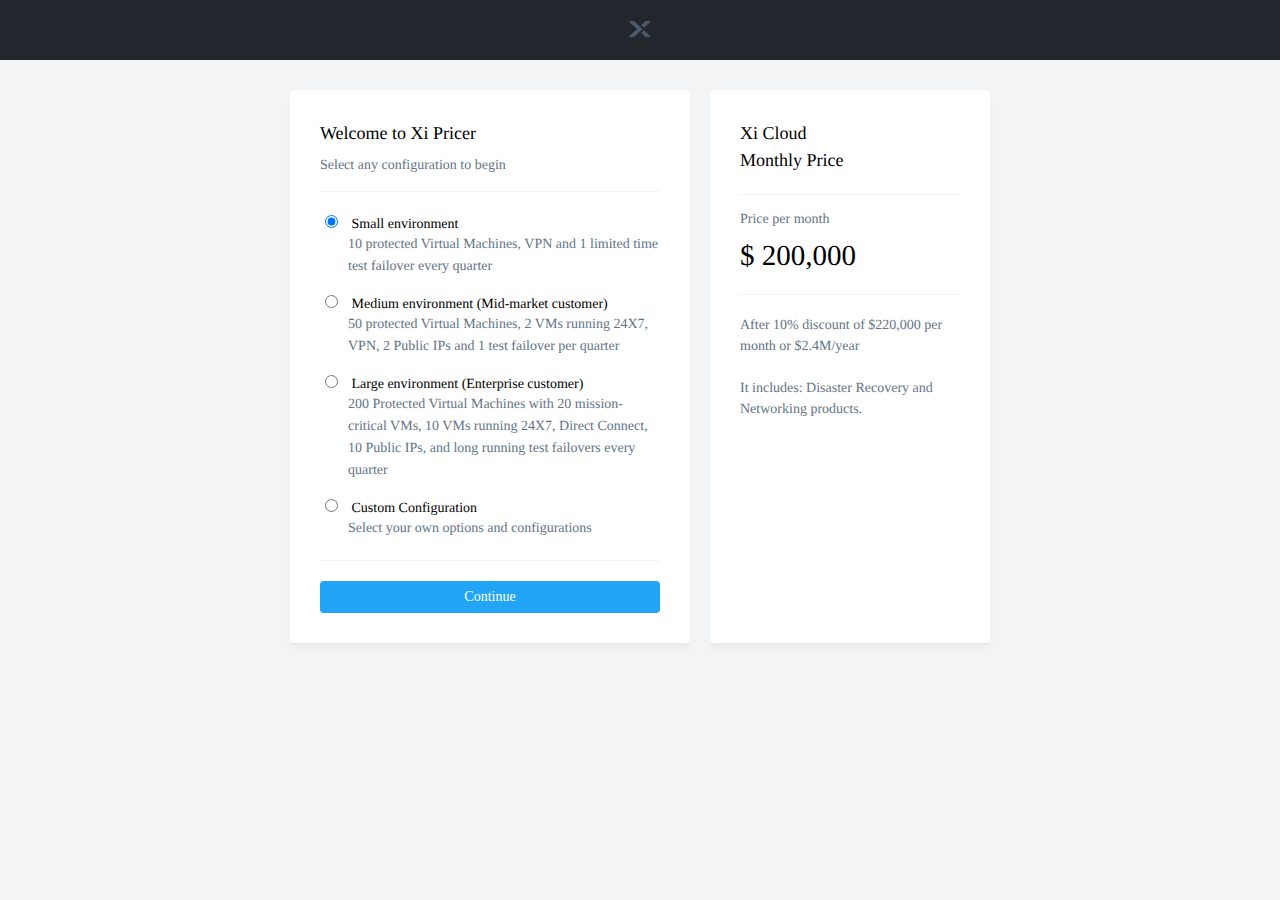
==== index.html @ 65e17115 "Manjul changes" ====
<!DOCTYPE html>
<html lang="en">
<head>
  <meta charset="UTF-8">
  <meta name="viewport" content="width=device-width, initial-scale=1.0">
  <meta http-equiv="X-UA-Compatible" content="ie=edge">
  <link rel="stylesheet" href="https://john00123.github.io/ntnx-tile/font/font.css" type="text/css" charset="utf-8"/>
  <link rel="stylesheet" href="css/style.css">
  <title>Nutanix Xi - Pricer</title>
  <script src="js/data.js" charset="utf-8"></script>
  <script src="js/popup.js" charset="utf-8"></script>
</head>
<body>
<header>
  <div>
    <svg viewBox="0 0 22 16" version="1.1"
      xmlns="http://www.w3.org/2000/svg" xmlns:xlink="http://www.w3.org/1999/xlink" class="logo">
      <path d="M4.99257281,15.9015351 C4.92949886,15.9623628 4.84534021,16 4.75289183,16 L0.354655764,16 C0.158766122,16 0,15.8321534 0,15.625339 C0,15.5221219 0.0396464777,15.4285993 0.103801687,15.3611185 L7.81107695,8.28609005 C7.88838758,8.21746873 7.93740504,8.11463181 7.93740504,7.99962933 C7.93740504,7.89089972 7.89343349,7.79319513 7.82351152,7.72495399 L0.12560725,0.660000166 C0.0486570408,0.591378854 0,0.489112188 0,0.374489884 C0,0.167865599 0.158766122,1.90086739e-05 0.354655764,1.90086739e-05 L4.75289183,1.90086739e-05 C4.84570063,1.90086739e-05 4.93021971,0.0374660962 4.99329365,0.0988641129 L13.2905806,7.71716044 C13.3657287,7.78559166 13.4131242,7.88652772 13.4131242,7.99962933 C13.4131242,8.11292103 13.3655485,8.21461743 13.2900399,8.28342883 L4.99257281,15.9015351 Z M16.7182889,15.8922969 L12.4510664,11.9744191 C12.3733954,11.9052275 12.3243779,11.8025807 12.3243779,11.6873881 C12.3243779,11.590634 12.3593389,11.5024337 12.4164659,11.4359033 L14.6127005,9.41946322 C14.6775766,9.34437896 14.7712864,9.29704736 14.8754485,9.29704736 C14.9734835,9.29704736 15.0619672,9.33886644 15.1263026,9.40615715 L21.574622,15.3275492 C21.6595015,15.3959804 21.7142857,15.5039496 21.7142857,15.6254151 C21.7142857,15.8320394 21.5555196,15.9998859 21.35963,15.9998859 L16.9669804,15.9998859 C16.870207,15.9998859 16.7822639,15.9588272 16.7182889,15.8922969 Z M16.7182889,0.107399008 C16.7822639,0.0410587356 16.870207,0 16.9669804,0 L21.35963,0 C21.5555196,0 21.7142857,0.16784659 21.7142857,0.374470876 C21.7142857,0.495936302 21.6595015,0.603715483 21.574622,0.672146709 L15.1263026,6.59353871 C15.0619672,6.66101951 14.9734835,6.70283859 14.8754485,6.70283859 C14.7712864,6.70283859 14.6775766,6.65569708 14.6127005,6.58042273 L12.4164659,4.5639826 C12.3593389,4.49745224 12.3243779,4.409252 12.3243779,4.31249785 C12.3243779,4.19749537 12.3733954,4.09465844 12.4510664,4.02565696 L16.7182889,0.107399008 Z"></path></svg>
  </div>
</header>



<!-- container information -->
<article>
  <div class='col'></div>

  <!-- sidebar calculation -->
  <aside class='card' id='sidebar'>
    <h2> Xi Cloud </br> Monthly Price </h2>
    <hr>

    <h3 class='alt'>Price per month </h3>
    <h1 id='final-price'> $ 200,000</h1>
    <h3 class='alt ln'> </h3>
    <hr>

    <h3 class='alt ln' id='packages'> After 10% discount of $220,000 per month  or $2.4M/year </br></br>

    It includes: Disaster Recovery and
    Networking products.</h3>

  </aside>
</article>


<!-- <script src="https://code.jquery.com/jquery-3.2.1.min.js"   integrity="sha256-hwg4gsxgFZhOsEEamdOYGBf13FyQuiTwlAQgxVSNgt4="   crossorigin="anonymous"></script> -->
<script src="js/jquery-3.3.1.min.js" charset="utf-8"></script>
<script src="js/confetti.js" charset="utf-8"></script>
<script src="js/script.js" charset="utf-8"></script>
</body>
</html>
---- css/style.css ----
/* ==========================================================================
Table
========================================================================== */
table {
  width: 100%;
  margin: 0;
  padding: 0;
  border-collapse: collapse;
}

th, td {
  height: 40px;
  border-bottom: 1px solid #F2F4F6;
  margin: 0;
  padding: 0;
  text-align: left;
  padding: 15px;
  box-sizing: border-box;
}

tr {
  margin: 0;
  padding: 0;
}

tr:last-child td {
  border-bottom: 1px solid transparent;
}

th {
  font: 400 14px/10px "nutanix_soft", san-serif;
  color: #627386;
  font-size: 12px;
  font-weight: 500;
}

th:not(:last-child) {
  border-right: 1px solid #F2F4F6;
}

td:nth-child(2) {
  width: 500px;
}

td input {
  margin-right: 10px;
}

td span {
  color: #7C8D9F;
}

td:focus {
  border: 1px double #22A5F7;
  outline: none;
}

.table-wrapper {
  position: relative;
  height: auto;
  width: 100%;
  box-sizing: border-box;
  background-color: #FFFFFF;
  border-radius: 4px;
  margin-bottom: 30px;
  transition: shadow 0.6s cubic-bezier(0.165, 0.84, 0.44, 1);
}

.table-wrapper:hover {
  box-shadow: 0 9px 9px 0 rgba(0, 0, 0, 0.02), 0 3px 3px 0 rgba(0, 0, 0, 0.02), 0 1px 1px 0 rgba(0, 0, 0, 0.02);
}

.right {
  text-align: right;
  width: 70px;
}

.table-title {
  width: 100%;
  display: flex;
  align-items: center;
  justify-content: space-between;
  flex-direction: row;
  font-weight: 500;
}

a {
  color: #22A5F7;
  font: 400 14px/10px "nutanix_soft", san-serif;
  text-decoration: none;
  font-weight: 500;
  transition: opacity 0.6s cubic-bezier(0.165, 0.84, 0.44, 1);
}

a:hover {
  cursor: pointer;
  text-decoration: underline;
}

/* ==========================================================================
Popup
========================================================================== */
.overlay {
  height: 100%;
  width: 100%;
  box-sizing: border-box;
  display: flex;
  align-items: center;
  justify-content: center;
  flex-direction: column;
  position: absolute;
  top: 0;
  left: 0;
  right: "";
  background-color: rgba(0, 0, 0, 0.4);
  overflow: hidden;
  z-index: 100;
  position: fixed;
  top: 0;
  left: 0;
}

.popup {
  height: auto;
  width: 400px;
  box-sizing: border-box;
  box-shadow: 0 9px 9px 0 rgba(0, 0, 0, 0.02), 0 3px 3px 0 rgba(0, 0, 0, 0.02), 0 1px 1px 0 rgba(0, 0, 0, 0.02);
}

.popup-header {
  display: flex;
  align-items: center;
  justify-content: center;
  flex-direction: row;
  height: auto;
  width: 100%;
  box-sizing: border-box;
  position: relative;
  background-color: white;
  border-radius: 4px 4px 0 0;
  padding: 20px;
  font-size: 14px;
  font-weight: 500;
  border-bottom: 1px solid #F2F4F6;
  line-height: 10px;
}

.popup-header:hover::before, .popup-header:hover::after {
  background-color: #22272E;
}

.popup-header:hover {
  cursor: pointer;
}

.popup-header::before, .popup-header::after {
  content: '';
  position: absolute;
  top: 18px;
  left: "";
  right: 23px;
  height: 14px;
  width: 2px;
  box-sizing: border-box;
  border-radius: 3px;
  display: block;
  background-color: #7C8D9F;
}

.popup-header::before {
  transform: rotate(45deg);
}

.popup-header::after {
  transform: rotate(-45deg);
}

.popup-body {
  height: auto;
  width: 100%;
  box-sizing: border-box;
  display: flex;
  align-items: center;
  justify-content: flex-start;
  flex-direction: column;
  padding: 30px 20px;
  background-color: white;
  max-height: 500px;
  overflow-y: scroll;
}

.popup-body input:not([type=checkbox]):not([type=radio]):not([type=file]) {
  height: 32px;
  width: 100%;
  box-sizing: border-box;
  border-radius: 4px;
  border: 1px solid #B8BFCA;
  padding: 11px 10px;
  color: #22272E;
  font: 400 14px/10px "nutanix_soft", san-serif;
  position: relative;
}

.popup-body input:not([type=checkbox]):not([type=radio]):not([type=file]):not(:last-child) {
  margin-bottom: 20px;
}

.popup-body input:not([type=checkbox]):not([type=radio]):not([type=file]):focus {
  outline: none;
  border-color: #22A5F7;
}

.popup-body input:not([type=checkbox]):not([type=radio]):not([type=file])::-webkit-input-placeholder {
  padding-top: 4px;
  vertical-align: middle;
  color: #D5DAE0;
}

.popup-body label {
  font: 400 12px/8px "nutanix_soft", san-serif;
  text-align: left;
  width: 100%;
  font-weight: 500;
  color: #627386;
  margin-bottom: 10px;
}

.popup-body h1 {
  font: 500 14px/10px "nutanix_soft", san-serif;
  line-height: 1.6;
  margin-bottom: 10px;
  margin-top: -8px;
  width: 100%;
}

.popup-body h3 {
  font: 500 14px/10px "nutanix_soft", san-serif;
  line-height: 1.5;
  font-weight: 400;
  margin-bottom: 15px;
  margin-top: -8px;
  width: 100%;
}

.popup-body h3 code {
  background-color: #e9f6fe;
  color: #1f88de;
  border-radius: 3px;
  padding: 0 5px;
}

.popup-body p {
  line-height: 1.5;
  margin-bottom: -6px;
  color: #627386;
}

.popup-body .separator {
  height: 1px;
  width: 100%;
  box-sizing: border-box;
  background-color: #F2F4F6;
  margin: 30px 0;
  flex-shrink: 0;
}

.popup-body .file-button {
  height: 32px;
  width: auto;
  box-sizing: border-box;
  border: 1px solid #D5DAE0;
  border-radius: 4px;
  padding: 11px 15px;
  color: #22272E;
  font: 400 14px/10px "nutanix_soft", san-serif;
  text-decoration: none;
  background-color: #FFFFFF;
  margin: 0;
  outline: none;
  border-radius: 0 4px 4px 0;
  flex-shrink: 0;
}

.popup-body .file-button:hover {
  color: #22A5F7;
  cursor: pointer;
}

.popup-body .file-button:active {
  color: #91d2fb;
}

.popup-body .file-button span {
  height: 10px;
  display: block;
  font-weight: 500;
  line-height: 9pt;
}

.popup-body .primary {
  height: 32px;
  width: 100%;
  box-sizing: border-box;
  margin: 0;
  border-radius: 4px;
  padding: 11px 15px;
  color: #FFFFFF;
  font: 400 14px/10px "nutanix_soft", san-serif;
  font-weight: 500;
  border: none;
  text-decoration: none;
  background-color: #22A5F7;
  outline: none;
  margin-top: 20px;
  flex-shrink: 0;
}

.popup-body .primary:hover {
  color: #FFFFFF;
  cursor: pointer;
  background-color: #1f88de;
}

.popup-body .primary:active {
  color: #FFFFFF;
  background-color: #1b6dc6;
}

.popup-body .primary span {
  height: 10px;
  display: block;
  font-weight: 500;
  line-height: 9pt;
}

.popup-body .secondary {
  height: 32px;
  width: 100%;
  box-sizing: border-box;
  border: 1px solid #D5DAE0;
  border-radius: 4px;
  padding: 11px 15px;
  color: #22272E;
  font: 400 14px/10px "nutanix_soft", san-serif;
  text-decoration: none;
  background-color: #FFFFFF;
  margin: 0;
  outline: none;
  margin-top: 20px;
  flex-shrink: 0;
}

.popup-body .secondary:hover {
  color: #22A5F7;
  cursor: pointer;
}

.popup-body .secondary:active {
  color: #91d2fb;
}

.popup-body .secondary span {
  height: 10px;
  display: block;
  font-weight: 500;
  line-height: 9pt;
}

.popup-body input.confirm-deletion {
  margin-top: 20px;
  margin-bottom: 0;
}

.popup-body .delete {
  margin: 0;
  border-radius: 4px;
  padding: 11px 15px;
  color: #FFFFFF;
  font: 400 14px/10px "nutanix_soft", san-serif;
  font-weight: 500;
  border: none;
  text-decoration: none;
  background-color: #22A5F7;
  outline: none;
  border-radius: 4px;
  border: none;
  margin-top: 20px;
  background-color: #F55656;
}

.popup-body .delete:hover {
  color: #FFFFFF;
  cursor: pointer;
  background-color: #1f88de;
}

.popup-body .delete:active {
  color: #FFFFFF;
  background-color: #1b6dc6;
}

.popup-body .delete span {
  height: 10px;
  display: block;
  font-weight: 500;
  line-height: 9pt;
}

.popup-body .delete:hover {
  background-color: #dd4d57;
}

.popup-body code {
  background-color: #e9f6fe;
  color: #1f88de;
  border-radius: 3px;
  padding: 2px 5px;
  font-size: 12px;
  text-align: left;
  margin: 0 auto 10px 0;
}

.popup-body .money {
  font: 200 29px/20px "nutanix_soft", san-serif;
  font-weight: 200;
  color: #22272E;
  margin-top: 10px;
  margin-bottom: 40px;
  background: none;
  width: 100%;
  text-align: center;
  justify-content: center;
}

.popup-body .money::before {
  content: '$';
}

.popup-body .money::after {
  content: '.00';
}

.popup-body .term {
  border: 1px solid #D5DAE0;
  border-radius: 4px;
  padding: 11px 15px;
  color: #22272E;
  font: 400 14px/10px "nutanix_soft", san-serif;
  text-decoration: none;
  background-color: #FFFFFF;
  margin: 0;
  outline: none;
  margin-top: 10px;
  margin-bottom: 20px;
  padding: 0;
  height: 32px;
  border-radius: 0 4px 4px 0;
  border-left: none;
  line-height: 30px;
  padding-left: 10px;
  width: 30%;
}

.popup-body .term:hover {
  color: #22A5F7;
  cursor: pointer;
}

.popup-body .term:active {
  color: #91d2fb;
}

.popup-body .term span {
  height: 10px;
  display: block;
  font-weight: 500;
  line-height: 9pt;
}

.popup-body input[type="number"], .popup-body .term {
  margin-bottom: 10px !important;
}

.col3 {
  display: flex;
  align-items: flex-start;
  justify-content: space-between;
  flex-direction: row;
}

.column input, #dropdown {
  margin-top: 10px;
}

.text {
  text-align: left;
  width: 100%;
}

.text p {
  margin: 0;
  margin-bottom: 20px;
}

.text h3 {
  margin: 0;
}

.column:not(:first-child) {
  padding-left: 20px;
}

.banner {
  height: 40px;
  width: 100%;
  box-sizing: border-box;
  display: flex;
  align-items: center;
  justify-content: "";
  flex-direction: "";
  padding: 8px 20px;
  line-height: 10px;
  color: #31bb67;
  font-weight: 400;
  z-index: 1;
  background-color: #ebfaf0;
}

.error-ban {
  color: #dd4d57;
  background-color: #feeeee;
}

.popup-footer {
  display: flex;
  align-items: center;
  justify-content: flex-end;
  flex-direction: row;
  height: 72px;
  width: 100%;
  box-sizing: border-box;
  border-radius: 0   0 4px 4px;
  border-top: 1px solid #F2F4F6;
  background-color: white;
  padding: 20px;
}

.popup-footer .primary {
  margin: 0;
  border-radius: 4px;
  padding: 11px 15px;
  color: #FFFFFF;
  font: 400 14px/10px "nutanix_soft", san-serif;
  font-weight: 500;
  border: none;
  text-decoration: none;
  background-color: #22A5F7;
  outline: none;
  border: 1px solid transparent;
  height: 32px;
  flex-shrink: 0;
}

.popup-footer .primary:hover {
  color: #FFFFFF;
  cursor: pointer;
  background-color: #1f88de;
}

.popup-footer .primary:active {
  color: #FFFFFF;
  background-color: #1b6dc6;
}

.popup-footer .primary span {
  height: 10px;
  display: block;
  font-weight: 500;
  line-height: 9pt;
}

.popup-footer .secondary {
  border: 1px solid #D5DAE0;
  border-radius: 4px;
  padding: 11px 15px;
  color: #22272E;
  font: 400 14px/10px "nutanix_soft", san-serif;
  text-decoration: none;
  background-color: #FFFFFF;
  margin: 0;
  outline: none;
  height: 32px;
  box-sizing: border-box;
  margin-right: 10px;
  flex-shrink: 0;
}

.popup-footer .secondary:hover {
  color: #22A5F7;
  cursor: pointer;
}

.popup-footer .secondary:active {
  color: #91d2fb;
}

.popup-footer .secondary span {
  height: 10px;
  display: block;
  font-weight: 500;
  line-height: 9pt;
}

#redeem-input {
  transition: all 0.6s cubic-bezier(0.165, 0.84, 0.44, 1);
}

input[type="file"] {
  display: none;
}

.upload-file {
  width: 100%;
  position: relative;
  flex-shrink: 0;
  display: flex;
  align-items: center;
  justify-content: space-between;
  flex-direction: row;
}

.upload-file .file-button {
  border: 1px solid #D5DAE0;
  border-radius: 4px;
  padding: 11px 15px;
  color: #22272E;
  font: 400 14px/10px "nutanix_soft", san-serif;
  text-decoration: none;
  background-color: #FFFFFF;
  margin: 0;
  outline: none;
  height: 32px;
  width: auto;
  box-sizing: border-box;
  border-radius: 0 4px 4px 0;
  border-left: none;
  border-color: #B8BFCA;
}

.upload-file .file-button:hover {
  color: #22A5F7;
  cursor: pointer;
}

.upload-file .file-button:active {
  color: #91d2fb;
}

.upload-file .file-button span {
  height: 10px;
  display: block;
  font-weight: 500;
  line-height: 9pt;
}

.upload-file .discount {
  position: absolute;
  right: 0px;
  top: -16px;
}

.upload-file input#path2.path {
  margin: 0;
  display: flex;
  flex-grow: 1;
  border-radius: 4px 0 0 4px;
}

select {
  width: 140px;
  border: 1px solid #D5DAE0;
  border-radius: 4px;
  padding: 11px 15px;
  color: #22272E;
  font: 400 14px/10px "nutanix_soft", san-serif;
  text-decoration: none;
  background-color: #FFFFFF;
  margin: 0;
  outline: none;
  display: flex;
  flex-grow: 1;
  height: 32px;
  line-height: 9pt;
  padding: 8px 15px;
  -webkit-appearance: none;
  text-align: left;
  position: relative;
  background: url('data:image/svg+xml;utf8,<svg viewBox="0 0 16 8" xmlns="http://www.w3.org/2000/svg" xmlns:xlink="http://www.w3.org/1999/xlink"><path d="M5.35618788,2.22742546 C5.7117555,2.65410659 5.55628335,3 5.00019251,3 L1.99980749,3 C1.44762906,3 1.28678179,2.65586185 1.64381212,2.22742546 L3.18337327,0.379952073 C3.35824139,0.170110337 3.64889956,0.178679466 3.81662673,0.379952073 L5.35618788,2.22742546 Z M1.64381212,5.77257454 C1.2882445,5.34589341 1.44371665,5 1.99980749,5 L5.00019251,5 C5.55237094,5 5.71321821,5.34413815 5.35618788,5.77257454 L3.81662673,7.62004793 C3.64175861,7.82988966 3.35110044,7.82132053 3.18337327,7.62004793 L1.64381212,5.77257454 Z" fill="#637286"></path></svg>') no-repeat right center #fff;
  background-size: 16px 8px;
}

select:hover {
  color: #22A5F7;
  cursor: pointer;
}

select:active {
  color: #91d2fb;
}

select span {
  height: 10px;
  display: block;
  font-weight: 500;
  line-height: 9pt;
}

.tax-block {
  height: 14px;
  width: 100%;
  box-sizing: border-box;
  display: flex;
  align-items: center;
  justify-content: center;
  flex-direction: row;
}

.tax-block input {
  maring: 0;
}

.tax-block p {
  flex-grow: 1;
  height: 10px;
  margin-left: 10px;
  margin-bottom: 0;
  line-height: 9pt;
}

.show {
  animation: shows 600ms cubic-bezier(0.165, 0.84, 0.44, 1) 100ms forwards;
}

.peek {
  animation: hides 600ms cubic-bezier(0.165, 0.84, 0.44, 1) forwards;
}

.appear {
  animation: appear 600ms cubic-bezier(0.165, 0.84, 0.44, 1) 100ms forwards;
}

.disappear {
  animation: disappear 600ms cubic-bezier(0.165, 0.84, 0.44, 1) forwards;
}

.term {
  -webkit-appearance: none;
}

.second {
  animation: layer 600ms cubic-bezier(0.165, 0.84, 0.44, 1) 100ms forwards;
}

.second::after {
  content: '';
  width: 100%;
  height: 100%;
  display: block;
  position: absolute;
  top: 0;
  left: 0;
  background-color: rgba(0, 0, 0, 0.3);
  border-radius: 4px;
}

body, html {
  display: flex;
  align-items: center;
  justify-content: flex-start;
  flex-direction: column;
  font: 400 14px/10px "nutanix_soft", san-serif;
  text-rendering: optimizeSpeed;
  text-rendering: optimizeLegibility;
  text-rendering: geometricPrecision;
  -webkit-font-smoothing: antialiased;
  background-color: #F2F4F6;
  padding: 0;
  margin: 0;
  height: 100%;
  width: 100%;
}

hr {
  background-color: #F2F4F6;
  border: none;
  height: 1px;
  margin: 20px 0;
}

.sct-sep {
  width: calc(100% + 60px);
  margin-left: -30px;
  background-color: #F2F4F6;
}

p {
  font: 400 14px/22px "nutanix_soft", san-serif;
}

h1 {
  font: 200 29px/20px "nutanix_soft", san-serif;
  line-height: 1.2;
}

h2 {
  font: 400 18px/12px "nutanix_soft", san-serif;
  line-height: 1.5;
  margin: 0;
}

h3 {
  font: 500 14px/10px "nutanix_soft", san-serif;
}

h4 {
  font: 400 12px/8px "nutanix_soft", san-serif;
}

input[type='radio'] {
  margin-right: 10px;
}

span {
  padding-left: 15px;
}

.primary {
  margin: 0;
  border-radius: 4px;
  padding: 11px 15px;
  color: #FFFFFF;
  font: 400 14px/10px "nutanix_soft", san-serif;
  font-weight: 500;
  border: none;
  text-decoration: none;
  background-color: #22A5F7;
  outline: none;
}

.primary:hover {
  color: #FFFFFF;
  cursor: pointer;
  background-color: #1f88de;
}

.primary:active {
  color: #FFFFFF;
  background-color: #1b6dc6;
}

.primary span {
  height: 10px;
  display: block;
  font-weight: 500;
  line-height: 9pt;
}

.secondary {
  border: 1px solid #D5DAE0;
  border-radius: 4px;
  padding: 11px 15px;
  color: #22272E;
  font: 400 14px/10px "nutanix_soft", san-serif;
  text-decoration: none;
  background-color: #FFFFFF;
  margin: 0;
  outline: none;
}

.secondary:hover {
  color: #22A5F7;
  cursor: pointer;
}

.secondary:active {
  color: #91d2fb;
}

.secondary span {
  height: 10px;
  display: block;
  font-weight: 500;
  line-height: 9pt;
}

.col {
  display: flex;
  align-items: flex-start;
  justify-content: flex-start;
  flex-direction: column;
}

header {
  height: 60px;
  width: 100%;
  box-sizing: border-box;
  display: flex;
  align-items: center;
  justify-content: center;
  flex-direction: row;
  background-color: #22272E;
}

header svg {
  height: 16px;
  width: 22px;
  box-sizing: border-box;
  fill: #4D5969;
}

article {
  height: auto;
  width: 100%;
  box-sizing: border-box;
  display: flex;
  align-items: flex-start;
  justify-content: center;
  flex-direction: row;
  padding: 30px;
}

.card {
  background-color: white;
  box-shadow: 0 9px 9px 0 rgba(0, 0, 0, 0.02), 0 3px 3px 0 rgba(0, 0, 0, 0.02), 0 1px 1px 0 rgba(0, 0, 0, 0.02);
  border-radius: 4px;
  padding: 30px;
}

.alt {
  color: #627386;
  font-weight: 400;
}

.ln {
  line-height: 1.5;
}

.fw {
  width: 100%;
}

.spc {
  display: flex;
  align-items: flex-start;
  justify-content: space-between;
  flex-direction: row;
}

.section-title h3 {
  margin: 0;
}

.section-body {
  margin-top: 10px;
  margin-left: 10px;
  border-left: 2px solid #F2F4F6;
}

.alignment {
  margin-left: 28px;
  margin-top: -10px;
}

.instance:hover {
  position: relative;
  background-color: rbga(0, 0, 0, 0.02);
  cursor: pointer;
  border-color: #D5DAE0;
}

.instance:hover::after {
  content: '-';
  background-color: #F55656;
  height: 14px;
  width: 14px;
  display: flex;
  align-items: baseline;
  justify-content: center;
  flex-direction: " ";
  font-size: 25px;
  border-radius: 4pc;
  position: absolute;
  right: 0;
  top: 10px;
  font-weight: 500;
  color: white;
}

#sidebar {
  height: auto;
  width: 280px;
  box-sizing: border-box;
  align-self: stretch;
}

#final-price {
  margin: 0;
}

#selection {
  height: 100%;
  width: 400px;
  box-sizing: border-box;
  margin-right: 20px;
}
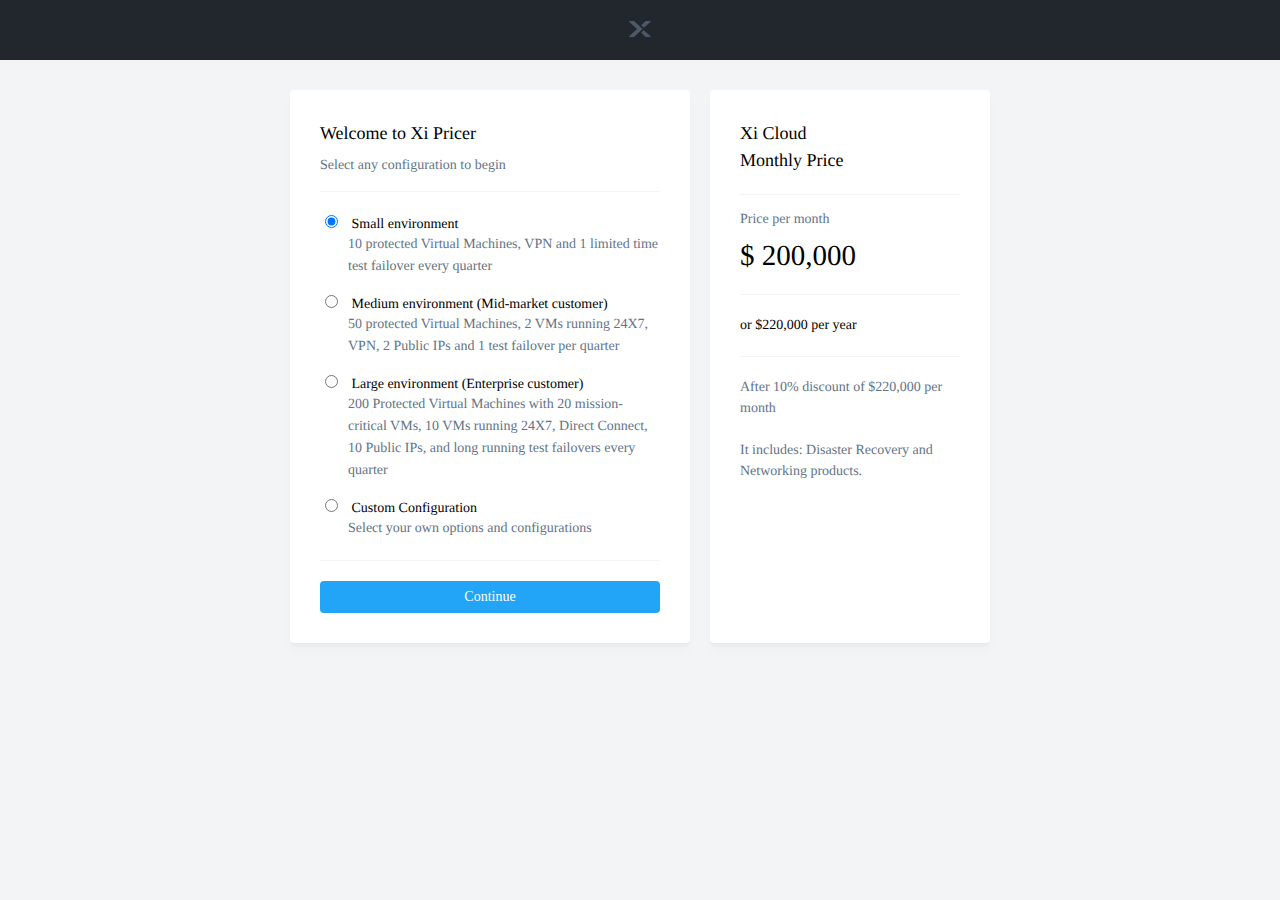
==== commit 25108c2e: "Added year calc" ====
--- a/index.html
+++ b/index.html
@@ -32,10 +32,11 @@
 
     <h3 class='alt'>Price per month </h3>
     <h1 id='final-price'> $ 200,000</h1>
-    <h3 class='alt ln'> </h3>
+    <hr>
+    <h3 class='ln' style="margin-top:0px; font-weight:400;">or $220,000 per year </h3>
     <hr>
 
-    <h3 class='alt ln' id='packages'> After 10% discount of $220,000 per month  or $2.4M/year </br></br>
+    <h3 class='alt ln' id='packages'> After 10% discount of $220,000 per month </br></br>
 
     It includes: Disaster Recovery and
     Networking products.</h3>
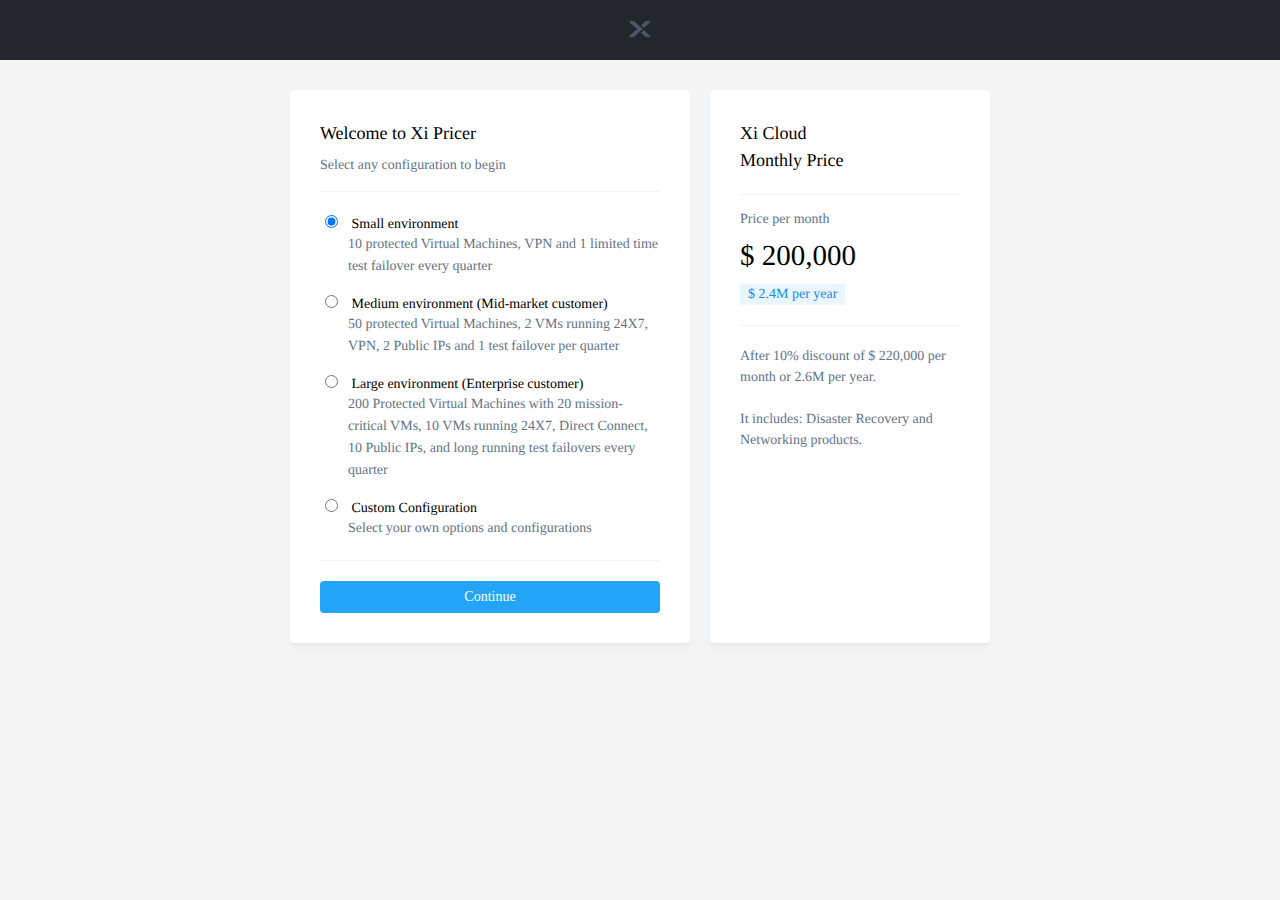
==== commit 8adbaeac: "added blue to discount" ====
--- a/index.html
+++ b/index.html
@@ -31,12 +31,11 @@
     <hr>
 
     <h3 class='alt'>Price per month </h3>
-    <h1 id='final-price'> $ 200,000</h1>
-    <hr>
-    <h3 class='ln' style="margin-top:0px; font-weight:400;">or $220,000 per year </h3>
+    <h1 id='final-price' style="margin-bottom:10px"> $ 200,000</h1>
+    <kbd class='ln' style='font-weight:400'>$ 2.4M per year </kbd>
     <hr>
 
-    <h3 class='alt ln' id='packages'> After 10% discount of $220,000 per month </br></br>
+    <h3 class='alt ln' id='packages'> After 10% discount of $ 220,000 per month or 2.6M per year. </br></br>
 
     It includes: Disaster Recovery and
     Networking products.</h3>
--- a/css/style.css
+++ b/css/style.css
@@ -918,6 +918,15 @@
   fill: #4D5969;
 }
 
+kbd {
+  background-color: #e9f6fe;
+  padding: 3px 8px;
+  color: #1f88de;
+  border-radius: 2px;
+  font: 400 14px/22px "nutanix_soft", san-serif;
+  flex-grow: 1;
+}
+
 article {
   height: auto;
   width: 100%;
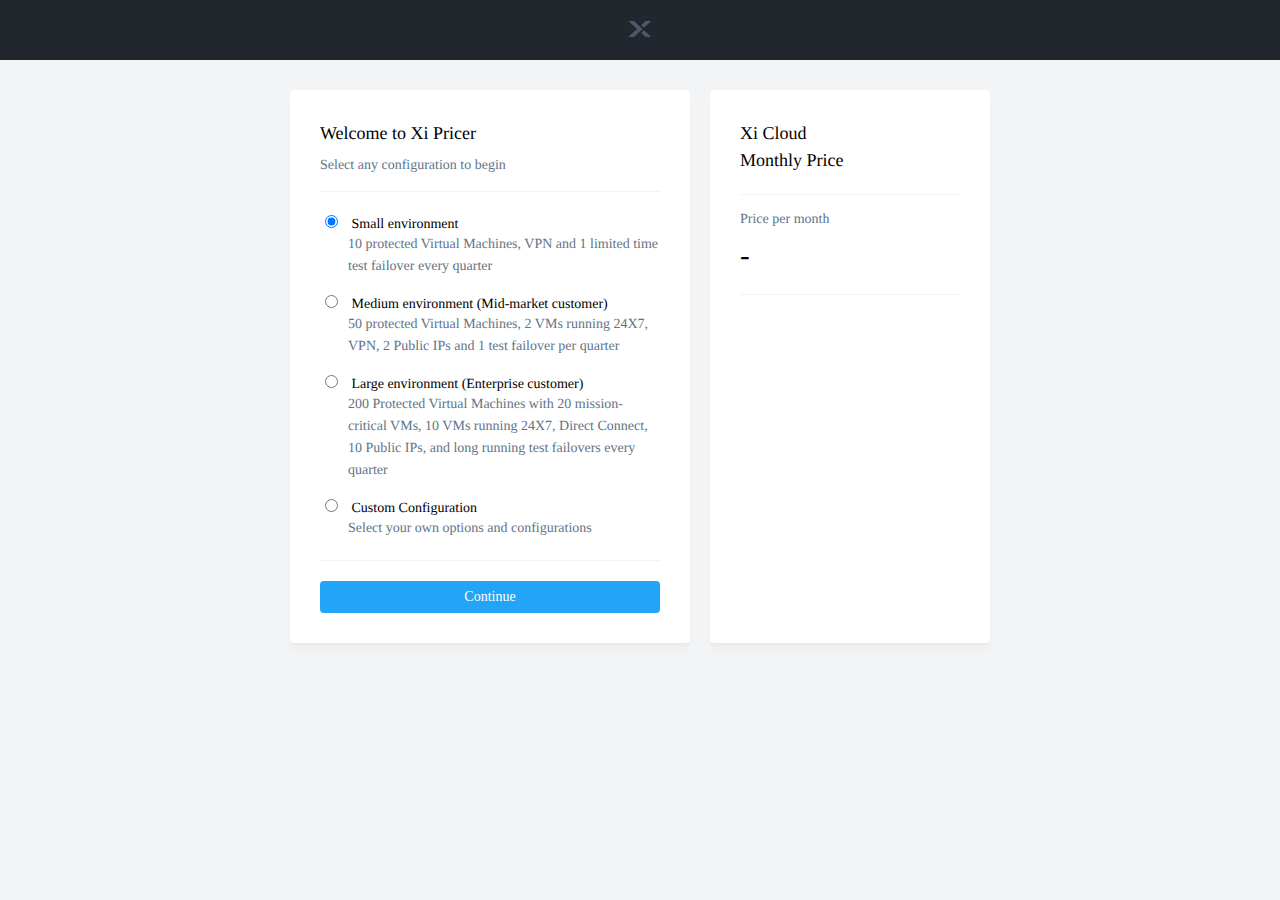
==== commit 82900370: "added behavior changes" ====
--- a/index.html
+++ b/index.html
@@ -31,11 +31,11 @@
     <hr>
 
     <h3 class='alt'>Price per month </h3>
-    <h1 id='final-price' style="margin-bottom:10px"> $ 200,000</h1>
-    <kbd class='ln' style='font-weight:400'>$ 2.4M per year </kbd>
+    <h1 id='final-price' style="margin-bottom:10px"> -</h1>
+    <kbd class=' year-price ln' style='font-weight:400'>$ 2.4M per year </kbd>
     <hr>
 
-    <h3 class='alt ln' id='packages'> After 10% discount of $ 220,000 per month or 2.6M per year. </br></br>
+    <h3 class='year-price alt ln' id='packages'> After 10% discount of $ 220,000 per month or 2.6M per year. </br></br>
 
     It includes: Disaster Recovery and
     Networking products.</h3>
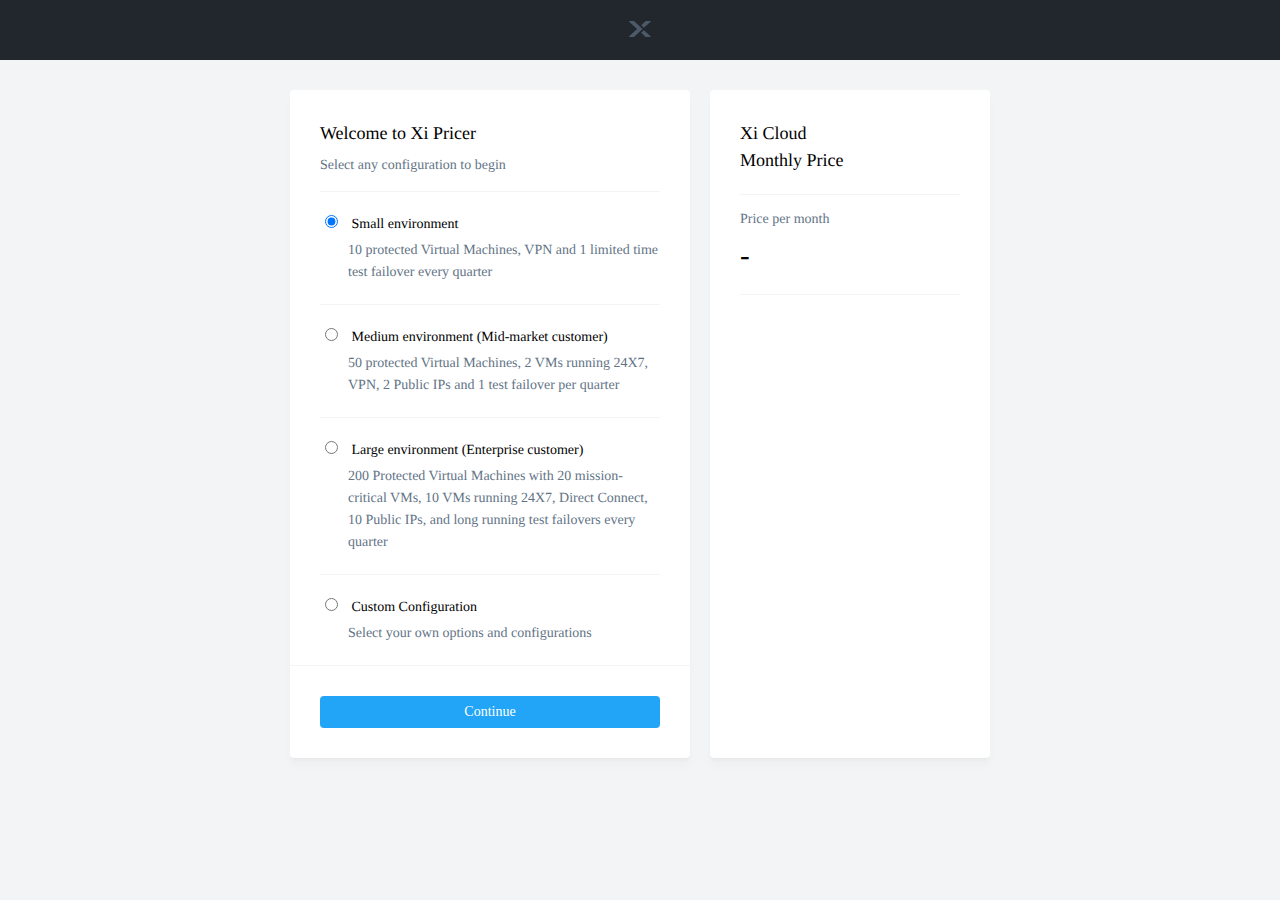
==== commit ed2551c0: "Proporsion changes" ====
--- a/index.html
+++ b/index.html
@@ -27,7 +27,7 @@
 
   <!-- sidebar calculation -->
   <aside class='card' id='sidebar'>
-    <h2> Xi Cloud </br> Monthly Price </h2>
+    <h2 id='plan-name'> Xi Cloud </br> Monthly Price </h2>
     <hr>
 
     <h3 class='alt'>Price per month </h3>
@@ -35,7 +35,7 @@
     <kbd class=' year-price ln' style='font-weight:400'>$ 2.4M per year </kbd>
     <hr>
 
-    <h3 class='year-price alt ln' id='packages'> After 10% discount of $ 220,000 per month or 2.6M per year. </br></br>
+    <h3 class='alt ln year-price' id='packages'> After 10% discount of $ 220,000 per month or 2.6M per year. </br></br>
 
     It includes: Disaster Recovery and
     Networking products.</h3>
--- a/css/style.css
+++ b/css/style.css
@@ -918,6 +918,14 @@
   fill: #4D5969;
 }
 
+form > * {
+  margin-bottom: 20px;
+}
+
+form p {
+  margin-bottom: 0px;
+}
+
 kbd {
   background-color: #e9f6fe;
   padding: 3px 8px;
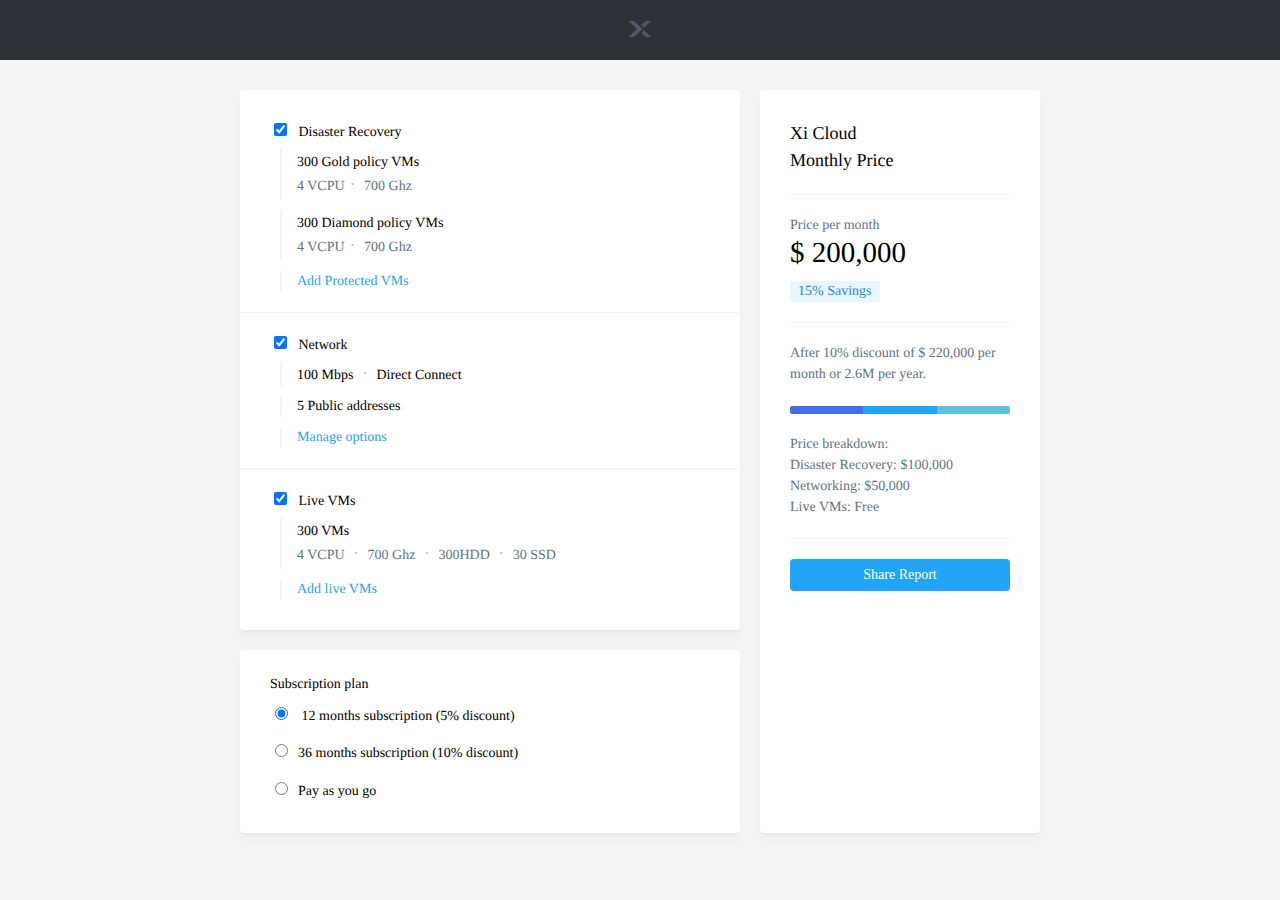
==== commit 7117ba2f: "added changes" ====
--- a/index.html
+++ b/index.html
@@ -30,15 +30,24 @@
     <h2 id='plan-name'> Xi Cloud </br> Monthly Price </h2>
     <hr>
 
-    <h3 class='alt'>Price per month </h3>
+    <h3 class='alt ln'>Price per month</h3>
     <h1 id='final-price' style="margin-bottom:10px"> -</h1>
-    <kbd class=' year-price ln' style='font-weight:400'>$ 2.4M per year </kbd>
+    <kbd class=' year-price ln' style='font-weight:400'>15% Savings </kbd>
     <hr>
 
+
     <h3 class='alt ln year-price' id='packages'> After 10% discount of $ 220,000 per month or 2.6M per year. </br></br>
+    <div class='spc'>
+      <div class='block red'></div>
+      <div class='block blue'></div>
+      <div class='block black'></div>
+    </div>
+    Price breakdown:</br>
+    Disaster Recovery: $100,000</br>
+    Networking: $50,000</br>
+    Live VMs: Free
 
-    It includes: Disaster Recovery and
-    Networking products.</h3>
+  </h3>
 
   </aside>
 </article>
--- a/css/style.css
+++ b/css/style.css
@@ -790,6 +790,10 @@
   width: 100%;
 }
 
+html {
+  height: inherit;
+}
+
 hr {
   background-color: #F2F4F6;
   border: none;
@@ -797,12 +801,6 @@
   margin: 20px 0;
 }
 
-.sct-sep {
-  width: calc(100% + 60px);
-  margin-left: -30px;
-  background-color: #F2F4F6;
-}
-
 p {
   font: 400 14px/22px "nutanix_soft", san-serif;
 }
@@ -818,86 +816,30 @@
   margin: 0;
 }
 
-h3 {
+h3, .h3 {
   font: 500 14px/10px "nutanix_soft", san-serif;
+  margin-bottom: 0;
 }
 
 h4 {
   font: 400 12px/8px "nutanix_soft", san-serif;
 }
 
+span {
+  padding-left: 15px;
+}
+
 input[type='radio'] {
   margin-right: 10px;
 }
 
-span {
-  padding-left: 15px;
-}
-
-.primary {
-  margin: 0;
-  border-radius: 4px;
-  padding: 11px 15px;
-  color: #FFFFFF;
-  font: 400 14px/10px "nutanix_soft", san-serif;
-  font-weight: 500;
-  border: none;
-  text-decoration: none;
-  background-color: #22A5F7;
-  outline: none;
-}
-
-.primary:hover {
-  color: #FFFFFF;
-  cursor: pointer;
-  background-color: #1f88de;
-}
-
-.primary:active {
-  color: #FFFFFF;
-  background-color: #1b6dc6;
-}
-
-.primary span {
-  height: 10px;
-  display: block;
-  font-weight: 500;
-  line-height: 9pt;
-}
-
-.secondary {
-  border: 1px solid #D5DAE0;
-  border-radius: 4px;
-  padding: 11px 15px;
-  color: #22272E;
-  font: 400 14px/10px "nutanix_soft", san-serif;
-  text-decoration: none;
-  background-color: #FFFFFF;
-  margin: 0;
-  outline: none;
-}
-
-.secondary:hover {
-  color: #22A5F7;
-  cursor: pointer;
-}
-
-.secondary:active {
-  color: #91d2fb;
-}
-
-.secondary span {
-  height: 10px;
-  display: block;
-  font-weight: 500;
-  line-height: 9pt;
-}
-
-.col {
-  display: flex;
-  align-items: flex-start;
-  justify-content: flex-start;
-  flex-direction: column;
+.alt {
+  color: #627386;
+  font-weight: 400;
+}
+
+.ln {
+  line-height: 1.5;
 }
 
 header {
@@ -908,7 +850,9 @@
   align-items: center;
   justify-content: center;
   flex-direction: row;
-  background-color: #22272E;
+  position: fixed;
+  background-color: rgba(34, 39, 46, 0.95);
+  -webkit-backdrop-filter: saturate(190%) blur(5px);
 }
 
 header svg {
@@ -918,12 +862,35 @@
   fill: #4D5969;
 }
 
+article {
+  height: 100%;
+  width: 100%;
+  box-sizing: border-box;
+  display: flex;
+  align-items: flex-start;
+  justify-content: center;
+  flex-direction: row;
+  padding: 30px;
+  margin-top: 60px;
+}
+
+.fw {
+  width: 100%;
+}
+
+.spc {
+  display: flex;
+  align-items: flex-start;
+  justify-content: space-between;
+  flex-direction: row;
+}
+
 form > * {
   margin-bottom: 20px;
 }
 
 form p {
-  margin-bottom: 0px;
+  padding-bottom: 5px;
 }
 
 kbd {
@@ -935,15 +902,83 @@
   flex-grow: 1;
 }
 
-article {
-  height: auto;
-  width: 100%;
-  box-sizing: border-box;
+.primary {
+  margin: 0;
+  border-radius: 4px;
+  padding: 11px 15px;
+  color: #FFFFFF;
+  font: 400 14px/10px "nutanix_soft", san-serif;
+  font-weight: 500;
+  border: none;
+  text-decoration: none;
+  background-color: #22A5F7;
+  outline: none;
+}
+
+.primary:hover {
+  color: #FFFFFF;
+  cursor: pointer;
+  background-color: #1f88de;
+}
+
+.primary:active {
+  color: #FFFFFF;
+  background-color: #1b6dc6;
+}
+
+.primary span {
+  height: 10px;
+  display: block;
+  font-weight: 500;
+  line-height: 9pt;
+}
+
+.secondary {
+  border: 1px solid #D5DAE0;
+  border-radius: 4px;
+  padding: 11px 15px;
+  color: #22272E;
+  font: 400 14px/10px "nutanix_soft", san-serif;
+  text-decoration: none;
+  background-color: #FFFFFF;
+  margin: 0;
+  outline: none;
+}
+
+.secondary:hover {
+  color: #22A5F7;
+  cursor: pointer;
+}
+
+.secondary:active {
+  color: #91d2fb;
+}
+
+.secondary span {
+  height: 10px;
+  display: block;
+  font-weight: 500;
+  line-height: 9pt;
+}
+
+.col {
   display: flex;
   align-items: flex-start;
-  justify-content: center;
-  flex-direction: row;
-  padding: 30px;
+  justify-content: flex-start;
+  flex-direction: column;
+}
+
+.sct-sep {
+  width: calc(100% + 60px);
+  margin-left: -30px;
+  background-color: #F2F4F6;
+}
+
+.ln kbd {
+  color: #B8BFCA;
+  font-size: 18px;
+  padding: 5px;
+  background-color: transparent;
 }
 
 .card {
@@ -953,24 +988,25 @@
   padding: 30px;
 }
 
-.alt {
-  color: #627386;
-  font-weight: 400;
-}
-
-.ln {
-  line-height: 1.5;
-}
-
-.fw {
-  width: 100%;
-}
-
-.spc {
-  display: flex;
-  align-items: flex-start;
-  justify-content: space-between;
-  flex-direction: row;
+.block {
+  height: 8px;
+  width: 80px;
+  box-sizing: border-box;
+  margin-bottom: 20px;
+}
+
+.blue {
+  background-color: #22A4F7;
+}
+
+.red {
+  background-color: #456EE6;
+  border-radius: 2px 0 0 2px;
+}
+
+.black {
+  background-color: #61C1DD;
+  border-radius: 0 2px 2px 0;
 }
 
 .section-title h3 {
@@ -985,12 +1021,17 @@
 
 .alignment {
   margin-left: 28px;
-  margin-top: -10px;
+  margin-top: -14px;
+}
+
+.instance {
+  margin-top: 10px;
+  padding: 3px 0;
 }
 
 .instance:hover {
   position: relative;
-  background-color: rbga(0, 0, 0, 0.02);
+  background-color: #F8F9FA;
   cursor: pointer;
   border-color: #D5DAE0;
 }
@@ -1007,8 +1048,8 @@
   font-size: 25px;
   border-radius: 4pc;
   position: absolute;
-  right: 0;
-  top: 10px;
+  right: 15px;
+  top: 17px;
   font-weight: 500;
   color: white;
 }
@@ -1026,7 +1067,17 @@
 
 #selection {
   height: 100%;
-  width: 400px;
+  width: 500px;
   box-sizing: border-box;
   margin-right: 20px;
 }
+
+#payment {
+  height: 100%;
+  width: 500px;
+  box-sizing: border-box;
+}
+
+#payment p:last-child {
+  margin-bottom: 0;
+}
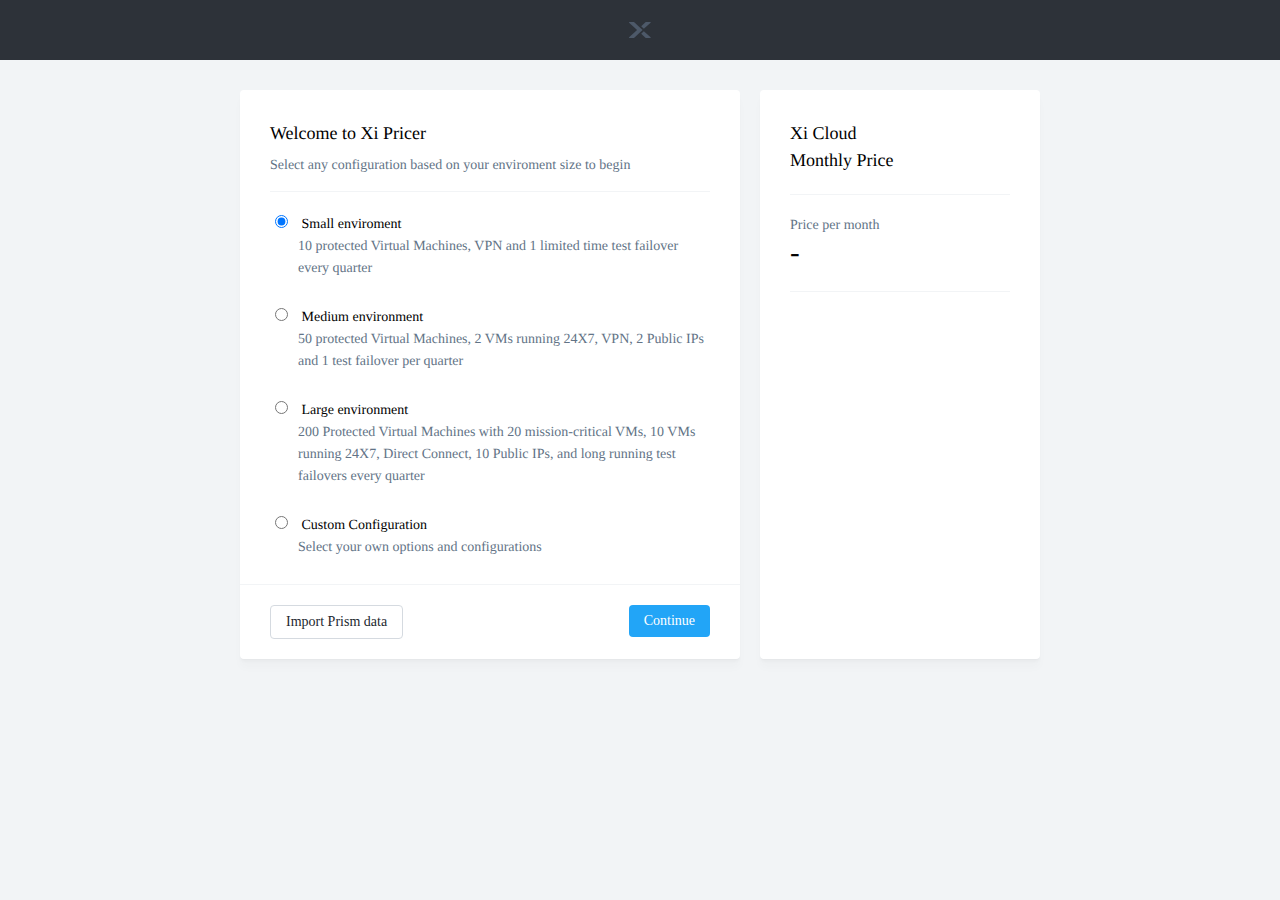
==== commit 421e5250: "added logo" ====
--- a/index.html
+++ b/index.html
@@ -12,11 +12,6 @@
 </head>
 <body>
 <header>
-  <div>
-    <svg viewBox="0 0 22 16" version="1.1"
-      xmlns="http://www.w3.org/2000/svg" xmlns:xlink="http://www.w3.org/1999/xlink" class="logo">
-      <path d="M4.99257281,15.9015351 C4.92949886,15.9623628 4.84534021,16 4.75289183,16 L0.354655764,16 C0.158766122,16 0,15.8321534 0,15.625339 C0,15.5221219 0.0396464777,15.4285993 0.103801687,15.3611185 L7.81107695,8.28609005 C7.88838758,8.21746873 7.93740504,8.11463181 7.93740504,7.99962933 C7.93740504,7.89089972 7.89343349,7.79319513 7.82351152,7.72495399 L0.12560725,0.660000166 C0.0486570408,0.591378854 0,0.489112188 0,0.374489884 C0,0.167865599 0.158766122,1.90086739e-05 0.354655764,1.90086739e-05 L4.75289183,1.90086739e-05 C4.84570063,1.90086739e-05 4.93021971,0.0374660962 4.99329365,0.0988641129 L13.2905806,7.71716044 C13.3657287,7.78559166 13.4131242,7.88652772 13.4131242,7.99962933 C13.4131242,8.11292103 13.3655485,8.21461743 13.2900399,8.28342883 L4.99257281,15.9015351 Z M16.7182889,15.8922969 L12.4510664,11.9744191 C12.3733954,11.9052275 12.3243779,11.8025807 12.3243779,11.6873881 C12.3243779,11.590634 12.3593389,11.5024337 12.4164659,11.4359033 L14.6127005,9.41946322 C14.6775766,9.34437896 14.7712864,9.29704736 14.8754485,9.29704736 C14.9734835,9.29704736 15.0619672,9.33886644 15.1263026,9.40615715 L21.574622,15.3275492 C21.6595015,15.3959804 21.7142857,15.5039496 21.7142857,15.6254151 C21.7142857,15.8320394 21.5555196,15.9998859 21.35963,15.9998859 L16.9669804,15.9998859 C16.870207,15.9998859 16.7822639,15.9588272 16.7182889,15.8922969 Z M16.7182889,0.107399008 C16.7822639,0.0410587356 16.870207,0 16.9669804,0 L21.35963,0 C21.5555196,0 21.7142857,0.16784659 21.7142857,0.374470876 C21.7142857,0.495936302 21.6595015,0.603715483 21.574622,0.672146709 L15.1263026,6.59353871 C15.0619672,6.66101951 14.9734835,6.70283859 14.8754485,6.70283859 C14.7712864,6.70283859 14.6775766,6.65569708 14.6127005,6.58042273 L12.4164659,4.5639826 C12.3593389,4.49745224 12.3243779,4.409252 12.3243779,4.31249785 C12.3243779,4.19749537 12.3733954,4.09465844 12.4510664,4.02565696 L16.7182889,0.107399008 Z"></path></svg>
-  </div>
 </header>
 
 
@@ -37,11 +32,7 @@
 
 
     <h3 class='alt ln year-price' id='packages'> After 10% discount of $ 220,000 per month or 2.6M per year. </br></br>
-    <div class='spc'>
-      <div class='block red'></div>
-      <div class='block blue'></div>
-      <div class='block black'></div>
-    </div>
+
     Price breakdown:</br>
     Disaster Recovery: $100,000</br>
     Networking: $50,000</br>
@@ -56,6 +47,7 @@
 <!-- <script src="https://code.jquery.com/jquery-3.2.1.min.js"   integrity="sha256-hwg4gsxgFZhOsEEamdOYGBf13FyQuiTwlAQgxVSNgt4="   crossorigin="anonymous"></script> -->
 <script src="js/jquery-3.3.1.min.js" charset="utf-8"></script>
 <script src="js/confetti.js" charset="utf-8"></script>
+<script src="js/header.js" charset="utf-8"></script>
 <script src="js/script.js" charset="utf-8"></script>
 </body>
 </html>
--- a/css/style.css
+++ b/css/style.css
@@ -988,27 +988,6 @@
   padding: 30px;
 }
 
-.block {
-  height: 8px;
-  width: 80px;
-  box-sizing: border-box;
-  margin-bottom: 20px;
-}
-
-.blue {
-  background-color: #22A4F7;
-}
-
-.red {
-  background-color: #456EE6;
-  border-radius: 2px 0 0 2px;
-}
-
-.black {
-  background-color: #61C1DD;
-  border-radius: 0 2px 2px 0;
-}
-
 .section-title h3 {
   margin: 0;
 }
@@ -1072,6 +1051,68 @@
   margin-right: 20px;
 }
 
+.policy-box {
+  background-color: #F2F4F6;
+  padding: 20px 15px 1px 15px;
+  border-radius: 3px;
+}
+
+.policy-box #policy-name {
+  margin-bottom: 20px;
+  font-weight: 500;
+}
+
+.policy-box p {
+  font-size: 14px;
+}
+
+input[type=range] {
+  -webkit-appearance: none;
+  /* Hides the slider so that custom slider can be made */
+  width: 100%;
+  /* Specific width is required for Firefox. */
+  background: transparent;
+  /* Otherwise white in Chrome */
+}
+
+#myRange {
+  border: none;
+  background-color: #D5DAE0;
+  height: 2px;
+  padding: 0;
+  box-shadow: 0 0 0 15px transparent;
+  position: relative;
+  margin-top: 20px;
+}
+
+#myRange:hover {
+  background-color: #B8BFCA;
+}
+
+#myRange:focus {
+  outline: none;
+}
+
+#myRange:active {
+  outline: none;
+}
+
+#myRange:active::-webkit-slider-thumb {
+  background-color: #F2F4F6;
+}
+
+#myRange::-webkit-slider-thumb {
+  -webkit-appearance: none;
+  z-index: 20;
+  height: 12px;
+  width: 12px;
+  border-radius: 5pc;
+  background: #ffffff;
+  cursor: pointer;
+  border: 1px solid #627386;
+  box-shadow: 0 9px 9px 0 rgba(0, 0, 0, 0.02), 0 3px 3px 0 rgba(0, 0, 0, 0.02), 0 1px 1px 0 rgba(0, 0, 0, 0.02);
+}
+
 #payment {
   height: 100%;
   width: 500px;
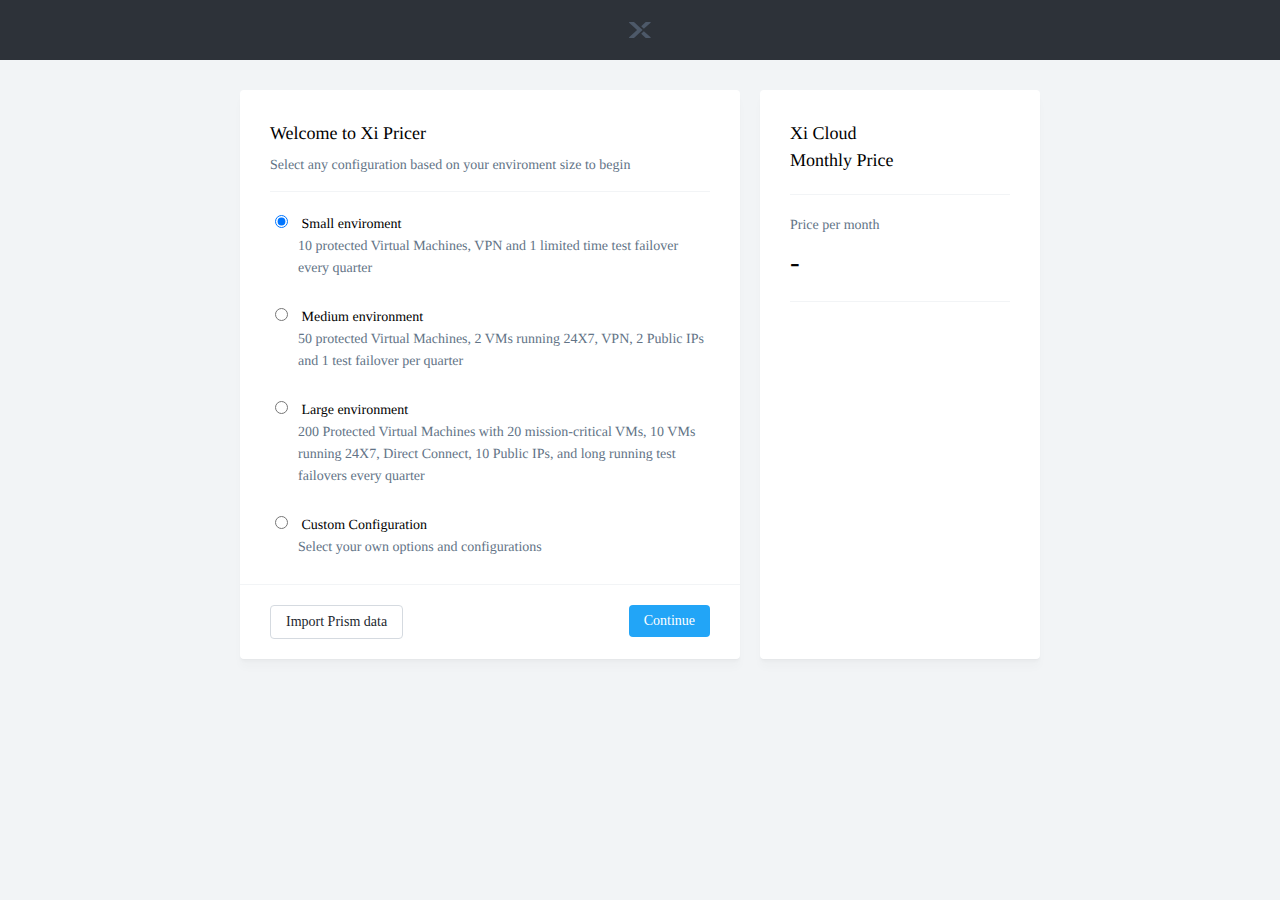
==== commit ce7412c3: "Changes august 2018" ====
--- a/index.html
+++ b/index.html
@@ -25,13 +25,14 @@
     <h2 id='plan-name'> Xi Cloud </br> Monthly Price </h2>
     <hr>
 
-    <h3 class='alt ln'>Price per month</h3>
+    <h3 class='alt ln'> Price per month</h3>
+    <h3 class='alt ln' id='subfinal-price' style="margin-bottom:10px; margin-top:-0"></h3>
     <h1 id='final-price' style="margin-bottom:10px"> -</h1>
-    <kbd class=' year-price ln' style='font-weight:400'>15% Savings </kbd>
+    <kbd class=' year-price ln' style='font-weight:400'>You saved $30,000 </kbd>
     <hr>
 
 
-    <h3 class='alt ln year-price' id='packages'> After 10% discount of $ 220,000 per month or 2.6M per year. </br></br>
+    <h3 class='alt ln year-price' id='packages'> Value 2.6M per year. </br></br>
 
     Price breakdown:</br>
     Disaster Recovery: $100,000</br>
